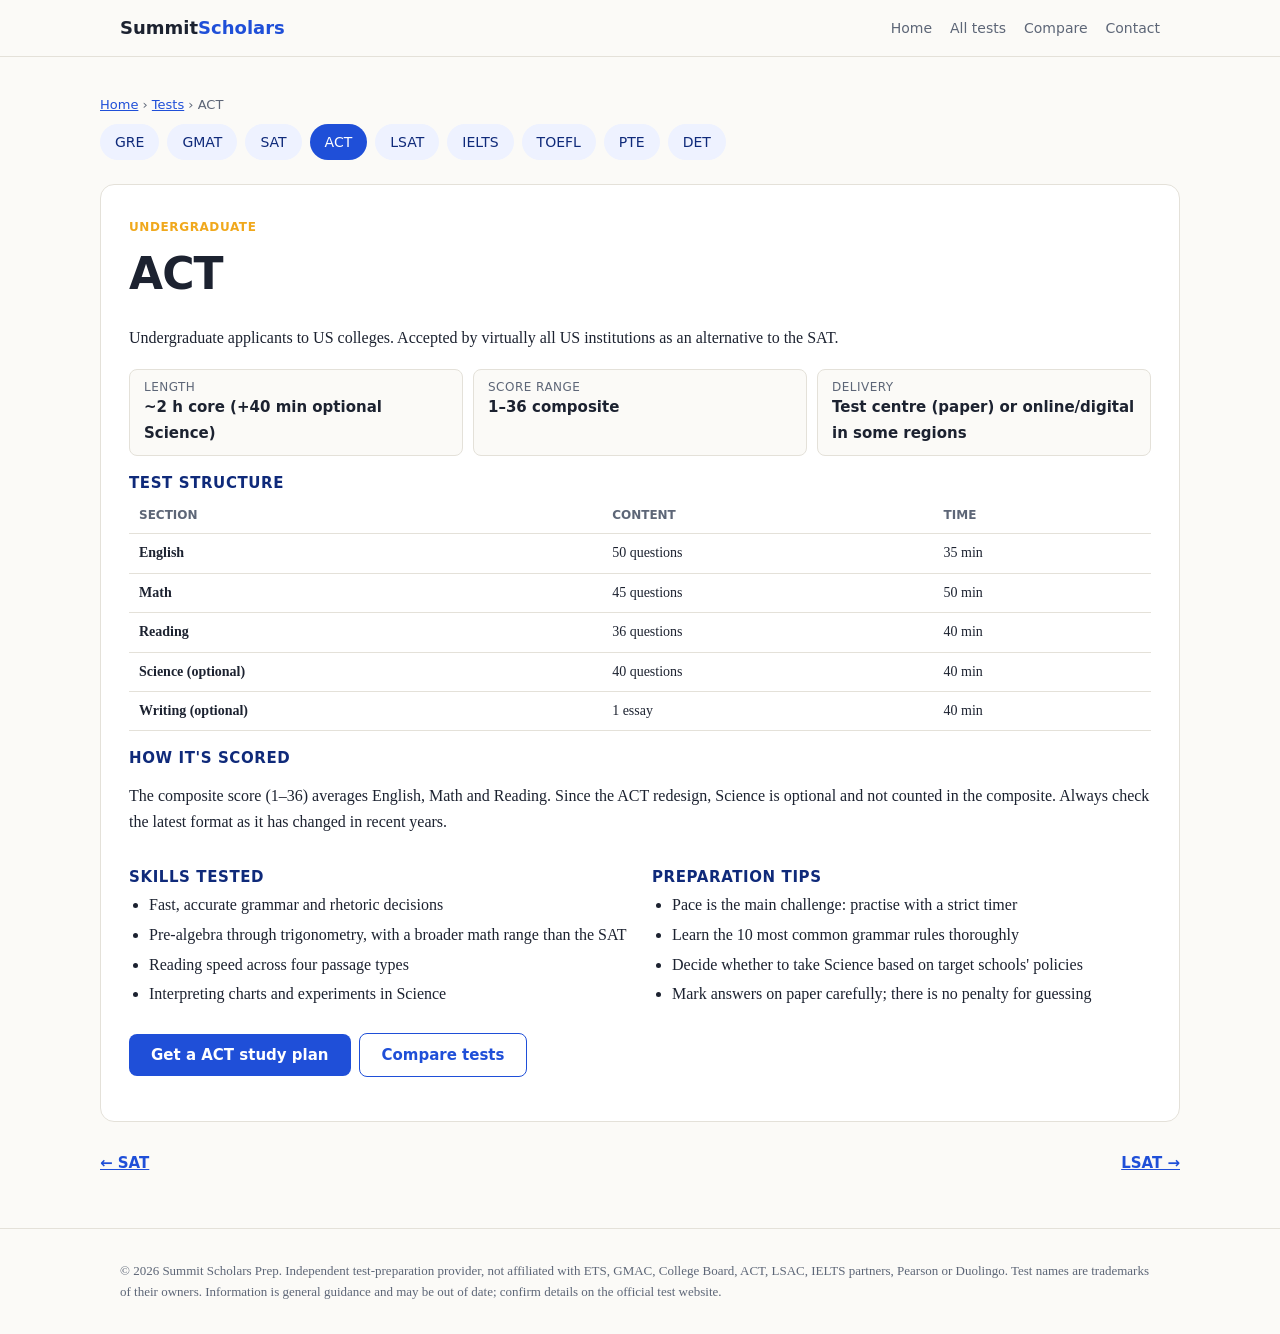
==== act.html @ f2c2532a "Add files via upload" ====
<!DOCTYPE html>
<html lang="en"><head><meta charset="utf-8"><meta name="viewport" content="width=device-width, initial-scale=1, viewport-fit=cover">
<title>ACT guide: format, scoring & tips | Summit Scholars Prep</title><meta name="description" content="ACT: structure, scoring, skills tested and preparation tips. US undergraduate admissions; science now optional.">
<link rel="stylesheet" href="style.css"></head><body>
<header><div class="wrap"><nav><a class="logo" href="index.html">Summit<span>Scholars</span></a>
<div class="links"><a href="index.html">Home</a><a href="tests.html">All tests</a><a href="compare.html">Compare</a><a href="contact.html">Contact</a></div></nav></div></header>
<main>
<div class="wrap page"><div class="crumbs"><a href="index.html">Home</a> › <a href="tests.html">Tests</a> › ACT</div>
<div class="chips"><a class="chip" href="gre.html">GRE</a><a class="chip" href="gmat.html">GMAT</a><a class="chip" href="sat.html">SAT</a><a class="chip" href="act.html" aria-current="page">ACT</a><a class="chip" href="lsat.html">LSAT</a><a class="chip" href="ielts.html">IELTS</a><a class="chip" href="toefl.html">TOEFL</a><a class="chip" href="pte.html">PTE</a><a class="chip" href="duolingo.html">DET</a></div>
<div id="detail"><span class="tag" style="font:700 12px system-ui;color:var(--acc);text-transform:uppercase;letter-spacing:.05em">Undergraduate</span>
<h1>ACT</h1><p>Undergraduate applicants to US colleges. Accepted by virtually all US institutions as an alternative to the SAT.</p>
<div class="facts"><div class="fact"><small>Length</small><b>~2 h core (+40 min optional Science)</b></div><div class="fact"><small>Score range</small><b>1–36 composite</b></div><div class="fact"><small>Delivery</small><b>Test centre (paper) or online/digital in some regions</b></div></div>
<h4>Test structure</h4><div class="tbl"><table><thead><tr><th>Section</th><th>Content</th><th>Time</th></tr></thead><tbody><tr><td><b>English</b></td><td>50 questions</td><td>35 min</td></tr><tr><td><b>Math</b></td><td>45 questions</td><td>50 min</td></tr><tr><td><b>Reading</b></td><td>36 questions</td><td>40 min</td></tr><tr><td><b>Science (optional)</b></td><td>40 questions</td><td>40 min</td></tr><tr><td><b>Writing (optional)</b></td><td>1 essay</td><td>40 min</td></tr></tbody></table></div>
<h4>How it's scored</h4><p>The composite score (1–36) averages English, Math and Reading. Since the ACT redesign, Science is optional and not counted in the composite. Always check the latest format as it has changed in recent years.</p>
<div class="cols"><div><h4>Skills tested</h4><ul><li>Fast, accurate grammar and rhetoric decisions</li><li>Pre-algebra through trigonometry, with a broader math range than the SAT</li><li>Reading speed across four passage types</li><li>Interpreting charts and experiments in Science</li></ul></div><div><h4>Preparation tips</h4><ul><li>Pace is the main challenge: practise with a strict timer</li><li>Learn the 10 most common grammar rules thoroughly</li><li>Decide whether to take Science based on target schools' policies</li><li>Mark answers on paper carefully; there is no penalty for guessing</li></ul></div></div>
<p style="margin-top:20px"><a class="btn" href="contact.html">Get a ACT study plan</a><a class="btn alt" href="compare.html">Compare tests</a></p></div>
<div class="pager"><a href="sat.html">← SAT</a><a href="lsat.html">LSAT →</a></div></div></main>
<footer><div class="wrap">© 2026 Summit Scholars Prep. Independent test-preparation provider, not affiliated with ETS, GMAC, College Board, ACT, LSAC, IELTS partners, Pearson or Duolingo. Test names are trademarks of their owners. Information is general guidance and may be out of date; confirm details on the official test website.</div></footer></body></html>
---- style.css ----
:root{--bg:#fbfaf7;--surf:#fff;--ink:#1c2230;--mut:#5d6677;--line:#e4e1d9;--brand:#1f4fd8;--brand2:#0f2a7a;--acc:#f0a81c;--chip:#eef2ff;box-sizing:border-box;padding-top:env(safe-area-inset-top,0px);padding-bottom:env(safe-area-inset-bottom,0px)}
@media (prefers-color-scheme:dark){:root:not([data-theme="light"]){--bg:#10131b;--surf:#181c27;--ink:#eceef4;--mut:#a0a8ba;--line:#2a3042;--brand:#7a9bff;--brand2:#b9c9ff;--acc:#f5b83d;--chip:#1f2640;color-scheme:dark}}
:root[data-theme="dark"]{--bg:#10131b;--surf:#181c27;--ink:#eceef4;--mut:#a0a8ba;--line:#2a3042;--brand:#7a9bff;--brand2:#b9c9ff;--acc:#f5b83d;--chip:#1f2640;color-scheme:dark}
*{box-sizing:border-box}html{scroll-behavior:smooth;scroll-padding-top:70px}
body{margin:0;background:var(--bg);color:var(--ink);font:16px/1.6 Georgia,'Times New Roman',serif}
h1,h2,h3,nav,button,.chip,th,.tag{font-family:system-ui,-apple-system,'Segoe UI',Roboto,sans-serif}
a{color:var(--brand)}
.wrap{max-width:1080px;margin:0 auto;padding:0 20px}
header{position:sticky;top:0;z-index:10;background:var(--bg);border-bottom:1px solid var(--line)}
nav{display:flex;align-items:center;justify-content:space-between;height:56px;gap:12px}
.logo{font-weight:800;font-size:18px;color:var(--ink);text-decoration:none}.logo span{color:var(--brand)}
nav .links{display:flex;gap:18px;font-size:14px;overflow-x:auto}
nav .links a{color:var(--mut);text-decoration:none;white-space:nowrap}
nav .links a:hover{color:var(--brand)}
.hero{padding:64px 0 48px}
.hero h1{font-size:clamp(32px,6vw,54px);line-height:1.1;margin:0 0 16px;letter-spacing:-.02em;max-width:760px}
.hero h1 em{font-style:normal;color:var(--brand)}
.hero p{font-size:18px;color:var(--mut);max-width:640px;margin:0 0 24px}
.btn{display:inline-block;background:var(--brand);color:#fff;padding:12px 22px;border-radius:8px;font:600 15px system-ui,sans-serif;text-decoration:none;border:0;cursor:pointer}
.btn.alt{background:transparent;color:var(--brand);border:1.5px solid var(--brand);margin-left:8px}
.stats{display:grid;grid-template-columns:repeat(auto-fit,minmax(150px,1fr));gap:12px;margin-top:36px}
.stat{background:var(--surf);border:1px solid var(--line);border-radius:10px;padding:14px 16px}
.stat b{font:700 26px system-ui,sans-serif;color:var(--brand);display:block}.stat span{font-size:13px;color:var(--mut)}
section{padding:48px 0;border-top:1px solid var(--line)}
h2{font-size:30px;margin:0 0 8px;letter-spacing:-.01em}.sub{color:var(--mut);margin:0 0 24px;max-width:700px}
.chips{display:flex;flex-wrap:wrap;gap:8px;margin-bottom:20px}
.chip{background:var(--chip);color:var(--brand2);border:1px solid transparent;padding:6px 14px;border-radius:999px;font-size:14px;cursor:pointer}
.chip[aria-pressed="true"]{background:var(--brand);color:#fff}
.grid{display:grid;grid-template-columns:repeat(auto-fill,minmax(230px,1fr));gap:14px}
.card{background:var(--surf);border:1px solid var(--line);border-radius:12px;padding:18px;text-align:left;cursor:pointer;color:var(--ink);font:inherit;transition:.15s}
.card:hover,.card[aria-pressed="true"]{border-color:var(--brand);transform:translateY(-2px)}
.card h3{margin:0 0 4px;font-size:22px}.card .tag{font-size:12px;color:var(--acc);font-weight:700;text-transform:uppercase;letter-spacing:.05em}
.card p{margin:8px 0 0;font-size:14px;color:var(--mut)}
#detail{background:var(--surf);border:1px solid var(--line);border-radius:14px;padding:28px;margin-top:24px}
#detail h3{font-size:28px;margin:0 0 4px}
.facts{display:grid;grid-template-columns:repeat(auto-fit,minmax(170px,1fr));gap:10px;margin:18px 0}
.fact{background:var(--bg);border-radius:8px;padding:10px 14px;border:1px solid var(--line)}
.fact small{display:block;color:var(--mut);font:12px system-ui,sans-serif;text-transform:uppercase;letter-spacing:.04em}.fact b{font:600 15px system-ui,sans-serif}
.cols{display:grid;grid-template-columns:repeat(auto-fit,minmax(280px,1fr));gap:24px}
h4{font:700 15px system-ui,sans-serif;margin:18px 0 6px;color:var(--brand2);text-transform:uppercase;letter-spacing:.04em}
.tbl{overflow-x:auto}
table{border-collapse:collapse;width:100%;font-size:14px}th,td{text-align:left;padding:8px 10px;border-bottom:1px solid var(--line);vertical-align:top}th{font-size:12px;color:var(--mut);text-transform:uppercase}
ul{padding-left:20px;margin:6px 0}li{margin:4px 0}
.cmp td:first-child{font-weight:700;font-family:system-ui,sans-serif;white-space:nowrap}
.plan{display:grid;grid-template-columns:repeat(auto-fit,minmax(220px,1fr));gap:14px;counter-reset:s}
.step{background:var(--surf);border:1px solid var(--line);border-radius:12px;padding:18px}
.step:before{counter-increment:s;content:counter(s);display:inline-grid;place-items:center;width:30px;height:30px;border-radius:50%;background:var(--brand);color:#fff;font:700 14px system-ui,sans-serif;margin-bottom:8px}
.step h3{margin:0 0 4px;font-size:18px}.step p{margin:0;font-size:14px;color:var(--mut)}
details{background:var(--surf);border:1px solid var(--line);border-radius:10px;padding:12px 16px;margin-bottom:10px}
summary{cursor:pointer;font:600 16px system-ui,sans-serif}details p{margin:8px 0 0;color:var(--mut)}
footer{border-top:1px solid var(--line);padding:32px 0;font-size:13px;color:var(--mut)}
@media(max-width:640px){.btn.alt{margin:10px 0 0}#detail{padding:18px}}

a.card{display:block;text-decoration:none}
.chip{text-decoration:none;display:inline-block}
a.chip[aria-current="page"]{background:var(--brand);color:#fff}
nav .links a[aria-current="page"]{color:var(--brand);font-weight:700}
.detail{padding:0}.crumbs{font:13px system-ui,sans-serif;color:var(--mut);margin-bottom:12px}
.pager{display:flex;justify-content:space-between;gap:12px;margin-top:32px;font:600 15px system-ui,sans-serif;flex-wrap:wrap}
.page{padding:40px 0 56px}.page h1{font-size:clamp(30px,5vw,44px);margin:0 0 8px;letter-spacing:-.02em}
@media(max-width:640px){nav .links{display:flex;gap:12px}.logo{font-size:15px}}
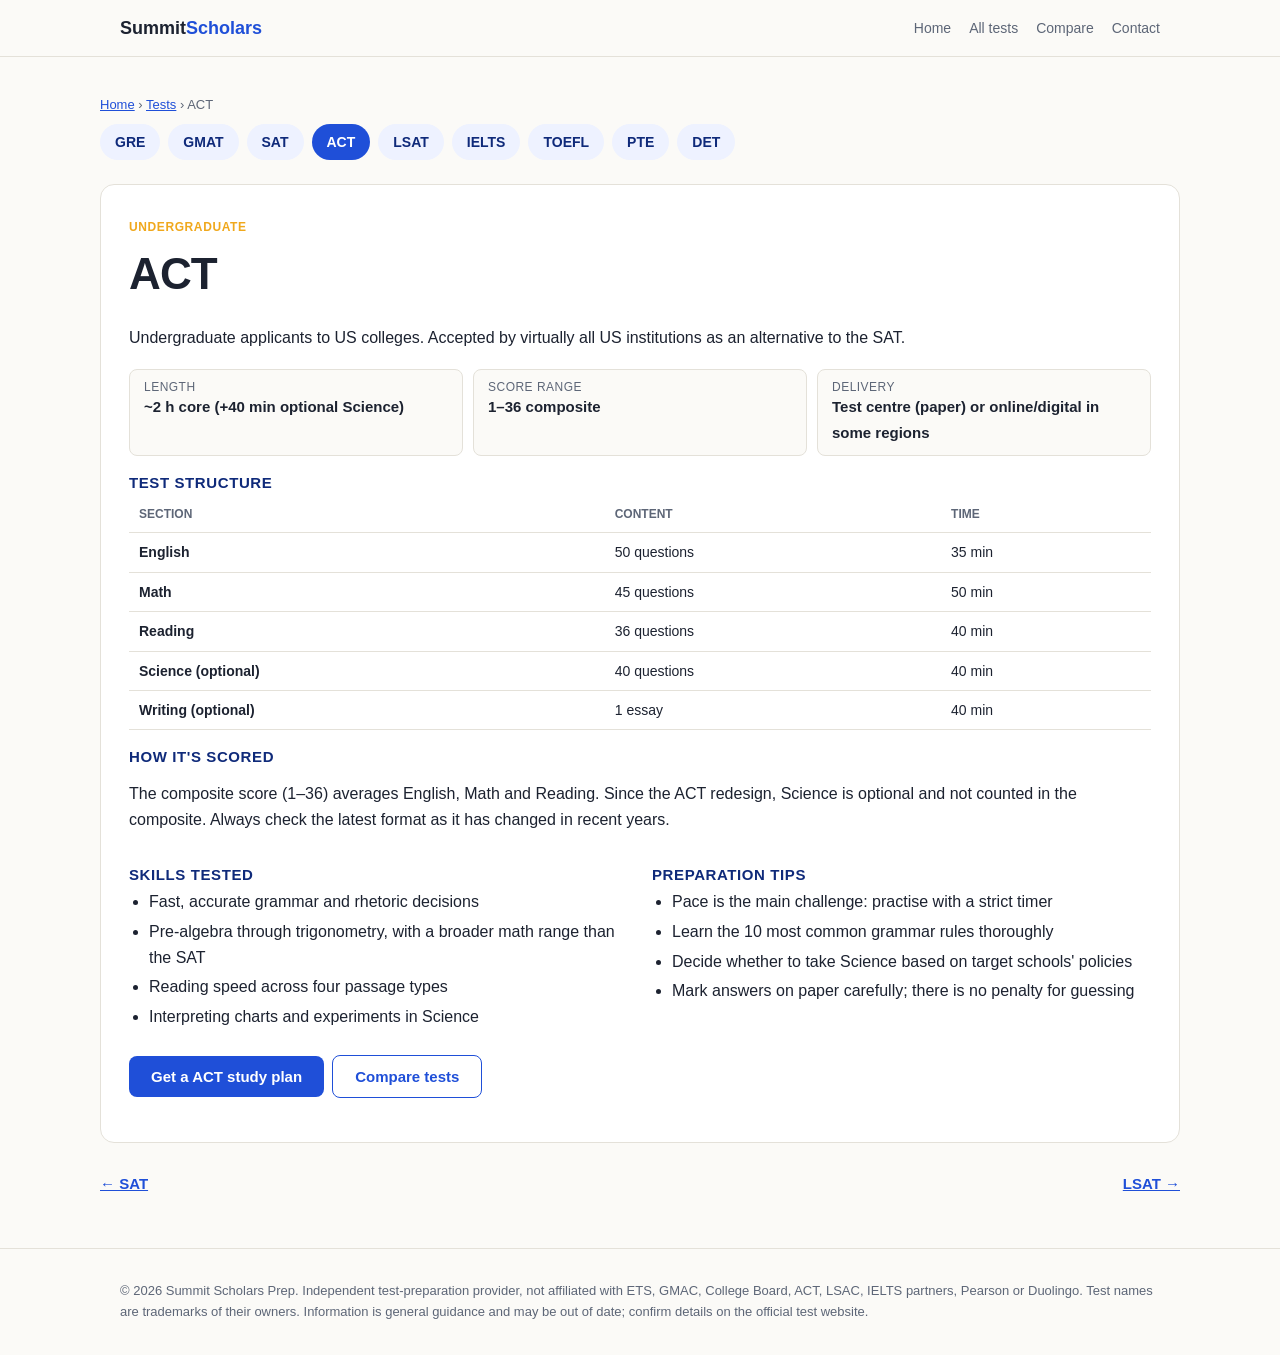
==== commit 62d14320: "Add files via upload" ====
--- a/act.html
+++ b/act.html
@@ -7,7 +7,7 @@
 <main>
 <div class="wrap page"><div class="crumbs"><a href="index.html">Home</a> › <a href="tests.html">Tests</a> › ACT</div>
 <div class="chips"><a class="chip" href="gre.html">GRE</a><a class="chip" href="gmat.html">GMAT</a><a class="chip" href="sat.html">SAT</a><a class="chip" href="act.html" aria-current="page">ACT</a><a class="chip" href="lsat.html">LSAT</a><a class="chip" href="ielts.html">IELTS</a><a class="chip" href="toefl.html">TOEFL</a><a class="chip" href="pte.html">PTE</a><a class="chip" href="duolingo.html">DET</a></div>
-<div id="detail"><span class="tag" style="font:700 12px system-ui;color:var(--acc);text-transform:uppercase;letter-spacing:.05em">Undergraduate</span>
+<div id="detail"><span class="tag" style="font:700 12px Arial,Helvetica,sans-serif;color:var(--acc);text-transform:uppercase;letter-spacing:.05em">Undergraduate</span>
 <h1>ACT</h1><p>Undergraduate applicants to US colleges. Accepted by virtually all US institutions as an alternative to the SAT.</p>
 <div class="facts"><div class="fact"><small>Length</small><b>~2 h core (+40 min optional Science)</b></div><div class="fact"><small>Score range</small><b>1–36 composite</b></div><div class="fact"><small>Delivery</small><b>Test centre (paper) or online/digital in some regions</b></div></div>
 <h4>Test structure</h4><div class="tbl"><table><thead><tr><th>Section</th><th>Content</th><th>Time</th></tr></thead><tbody><tr><td><b>English</b></td><td>50 questions</td><td>35 min</td></tr><tr><td><b>Math</b></td><td>45 questions</td><td>50 min</td></tr><tr><td><b>Reading</b></td><td>36 questions</td><td>40 min</td></tr><tr><td><b>Science (optional)</b></td><td>40 questions</td><td>40 min</td></tr><tr><td><b>Writing (optional)</b></td><td>1 essay</td><td>40 min</td></tr></tbody></table></div>
--- a/style.css
+++ b/style.css
@@ -3,8 +3,8 @@
 @media (prefers-color-scheme:dark){:root:not([data-theme="light"]){--bg:#10131b;--surf:#181c27;--ink:#eceef4;--mut:#a0a8ba;--line:#2a3042;--brand:#7a9bff;--brand2:#b9c9ff;--acc:#f5b83d;--chip:#1f2640;color-scheme:dark}}
 :root[data-theme="dark"]{--bg:#10131b;--surf:#181c27;--ink:#eceef4;--mut:#a0a8ba;--line:#2a3042;--brand:#7a9bff;--brand2:#b9c9ff;--acc:#f5b83d;--chip:#1f2640;color-scheme:dark}
 *{box-sizing:border-box}html{scroll-behavior:smooth;scroll-padding-top:70px}
-body{margin:0;background:var(--bg);color:var(--ink);font:16px/1.6 Georgia,'Times New Roman',serif}
-h1,h2,h3,nav,button,.chip,th,.tag{font-family:system-ui,-apple-system,'Segoe UI',Roboto,sans-serif}
+body{margin:0;background:var(--bg);color:var(--ink);font:16px/1.6 Arial,Helvetica,sans-serif}
+h1,h2,h3,nav,button,.chip,th,.tag{font-family:Arial,Helvetica,sans-serif}
 a{color:var(--brand)}
 .wrap{max-width:1080px;margin:0 auto;padding:0 20px}
 header{position:sticky;top:0;z-index:10;background:var(--bg);border-bottom:1px solid var(--line)}
@@ -17,11 +17,11 @@
 .hero h1{font-size:clamp(32px,6vw,54px);line-height:1.1;margin:0 0 16px;letter-spacing:-.02em;max-width:760px}
 .hero h1 em{font-style:normal;color:var(--brand)}
 .hero p{font-size:18px;color:var(--mut);max-width:640px;margin:0 0 24px}
-.btn{display:inline-block;background:var(--brand);color:#fff;padding:12px 22px;border-radius:8px;font:600 15px system-ui,sans-serif;text-decoration:none;border:0;cursor:pointer}
+.btn{display:inline-block;background:var(--brand);color:#fff;padding:12px 22px;border-radius:8px;font:600 15px Arial,Helvetica,sans-serif;text-decoration:none;border:0;cursor:pointer}
 .btn.alt{background:transparent;color:var(--brand);border:1.5px solid var(--brand);margin-left:8px}
 .stats{display:grid;grid-template-columns:repeat(auto-fit,minmax(150px,1fr));gap:12px;margin-top:36px}
 .stat{background:var(--surf);border:1px solid var(--line);border-radius:10px;padding:14px 16px}
-.stat b{font:700 26px system-ui,sans-serif;color:var(--brand);display:block}.stat span{font-size:13px;color:var(--mut)}
+.stat b{font:700 26px Arial,Helvetica,sans-serif;color:var(--brand);display:block}.stat span{font-size:13px;color:var(--mut)}
 section{padding:48px 0;border-top:1px solid var(--line)}
 h2{font-size:30px;margin:0 0 8px;letter-spacing:-.01em}.sub{color:var(--mut);margin:0 0 24px;max-width:700px}
 .chips{display:flex;flex-wrap:wrap;gap:8px;margin-bottom:20px}
@@ -36,19 +36,19 @@
 #detail h3{font-size:28px;margin:0 0 4px}
 .facts{display:grid;grid-template-columns:repeat(auto-fit,minmax(170px,1fr));gap:10px;margin:18px 0}
 .fact{background:var(--bg);border-radius:8px;padding:10px 14px;border:1px solid var(--line)}
-.fact small{display:block;color:var(--mut);font:12px system-ui,sans-serif;text-transform:uppercase;letter-spacing:.04em}.fact b{font:600 15px system-ui,sans-serif}
+.fact small{display:block;color:var(--mut);font:12px Arial,Helvetica,sans-serif;text-transform:uppercase;letter-spacing:.04em}.fact b{font:600 15px Arial,Helvetica,sans-serif}
 .cols{display:grid;grid-template-columns:repeat(auto-fit,minmax(280px,1fr));gap:24px}
-h4{font:700 15px system-ui,sans-serif;margin:18px 0 6px;color:var(--brand2);text-transform:uppercase;letter-spacing:.04em}
+h4{font:700 15px Arial,Helvetica,sans-serif;margin:18px 0 6px;color:var(--brand2);text-transform:uppercase;letter-spacing:.04em}
 .tbl{overflow-x:auto}
 table{border-collapse:collapse;width:100%;font-size:14px}th,td{text-align:left;padding:8px 10px;border-bottom:1px solid var(--line);vertical-align:top}th{font-size:12px;color:var(--mut);text-transform:uppercase}
 ul{padding-left:20px;margin:6px 0}li{margin:4px 0}
-.cmp td:first-child{font-weight:700;font-family:system-ui,sans-serif;white-space:nowrap}
+.cmp td:first-child{font-weight:700;font-family:Arial,Helvetica,sans-serif;white-space:nowrap}
 .plan{display:grid;grid-template-columns:repeat(auto-fit,minmax(220px,1fr));gap:14px;counter-reset:s}
 .step{background:var(--surf);border:1px solid var(--line);border-radius:12px;padding:18px}
-.step:before{counter-increment:s;content:counter(s);display:inline-grid;place-items:center;width:30px;height:30px;border-radius:50%;background:var(--brand);color:#fff;font:700 14px system-ui,sans-serif;margin-bottom:8px}
+.step:before{counter-increment:s;content:counter(s);display:inline-grid;place-items:center;width:30px;height:30px;border-radius:50%;background:var(--brand);color:#fff;font:700 14px Arial,Helvetica,sans-serif;margin-bottom:8px}
 .step h3{margin:0 0 4px;font-size:18px}.step p{margin:0;font-size:14px;color:var(--mut)}
 details{background:var(--surf);border:1px solid var(--line);border-radius:10px;padding:12px 16px;margin-bottom:10px}
-summary{cursor:pointer;font:600 16px system-ui,sans-serif}details p{margin:8px 0 0;color:var(--mut)}
+summary{cursor:pointer;font:600 16px Arial,Helvetica,sans-serif}details p{margin:8px 0 0;color:var(--mut)}
 footer{border-top:1px solid var(--line);padding:32px 0;font-size:13px;color:var(--mut)}
 @media(max-width:640px){.btn.alt{margin:10px 0 0}#detail{padding:18px}}
 
@@ -56,7 +56,21 @@
 .chip{text-decoration:none;display:inline-block}
 a.chip[aria-current="page"]{background:var(--brand);color:#fff}
 nav .links a[aria-current="page"]{color:var(--brand);font-weight:700}
-.detail{padding:0}.crumbs{font:13px system-ui,sans-serif;color:var(--mut);margin-bottom:12px}
-.pager{display:flex;justify-content:space-between;gap:12px;margin-top:32px;font:600 15px system-ui,sans-serif;flex-wrap:wrap}
+.detail{padding:0}.crumbs{font:13px Arial,Helvetica,sans-serif;color:var(--mut);margin-bottom:12px}
+.pager{display:flex;justify-content:space-between;gap:12px;margin-top:32px;font:600 15px Arial,Helvetica,sans-serif;flex-wrap:wrap}
 .page{padding:40px 0 56px}.page h1{font-size:clamp(30px,5vw,44px);margin:0 0 8px;letter-spacing:-.02em}
+
+.card{position:relative;overflow:hidden;padding:22px 20px 18px;border-radius:16px;box-shadow:0 1px 3px rgba(0,0,0,.06);transition:transform .2s,box-shadow .2s,border-color .2s}
+.card:before{content:"";position:absolute;left:0;right:0;top:0;height:5px;background:var(--c)}
+.card[data-cat=grad]{--c:#4a74f0}.card[data-cat=ug]{--c:#20a874}.card[data-cat=law]{--c:#a06ae6}.card[data-cat=eng]{--c:#e8803a}
+.badge{display:inline-flex;align-items:center;justify-content:center;min-width:58px;height:58px;padding:0 14px;border-radius:14px;background:var(--c);color:#fff;font:700 18px Arial,sans-serif;letter-spacing:.02em;margin:4px 0 14px;box-shadow:0 4px 10px rgba(0,0,0,.18)}
+.card .tag{display:block;color:var(--c)}
+.card h3{font-size:18px;margin:4px 0 6px}
+.card p{min-height:42px}
+.go{display:inline-block;margin-top:14px;font-weight:700;font-size:14px;color:var(--c)}
+.go i{font-style:normal;display:inline-block;transition:transform .2s}
+.card:hover,.card:focus-visible{transform:translateY(-5px);box-shadow:0 14px 28px rgba(0,0,0,.14);border-color:var(--c)}
+.card:hover .go i{transform:translateX(6px)}
+.card:focus-visible{outline:3px solid var(--c);outline-offset:2px}
+.chip{transition:.15s;font-weight:600}.chip:hover{background:var(--brand);color:#fff}
 @media(max-width:640px){nav .links{display:flex;gap:12px}.logo{font-size:15px}}
